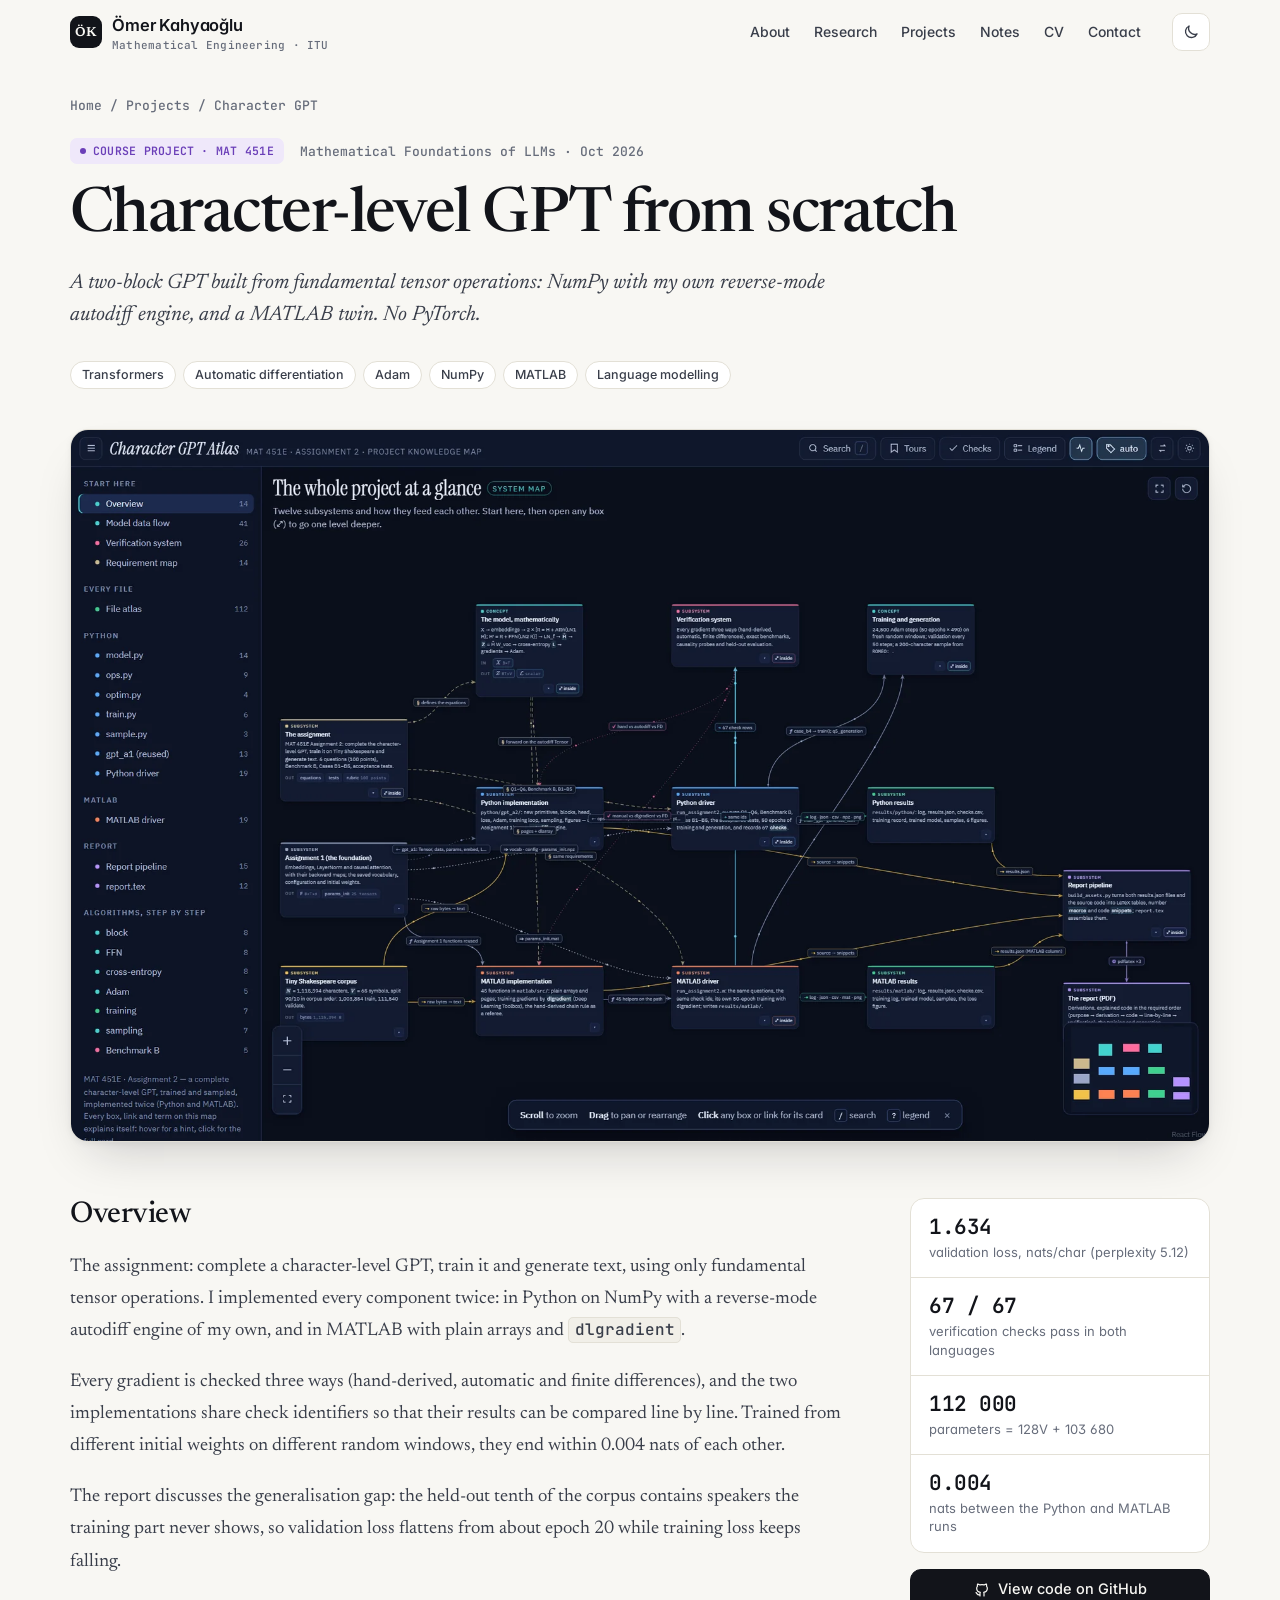
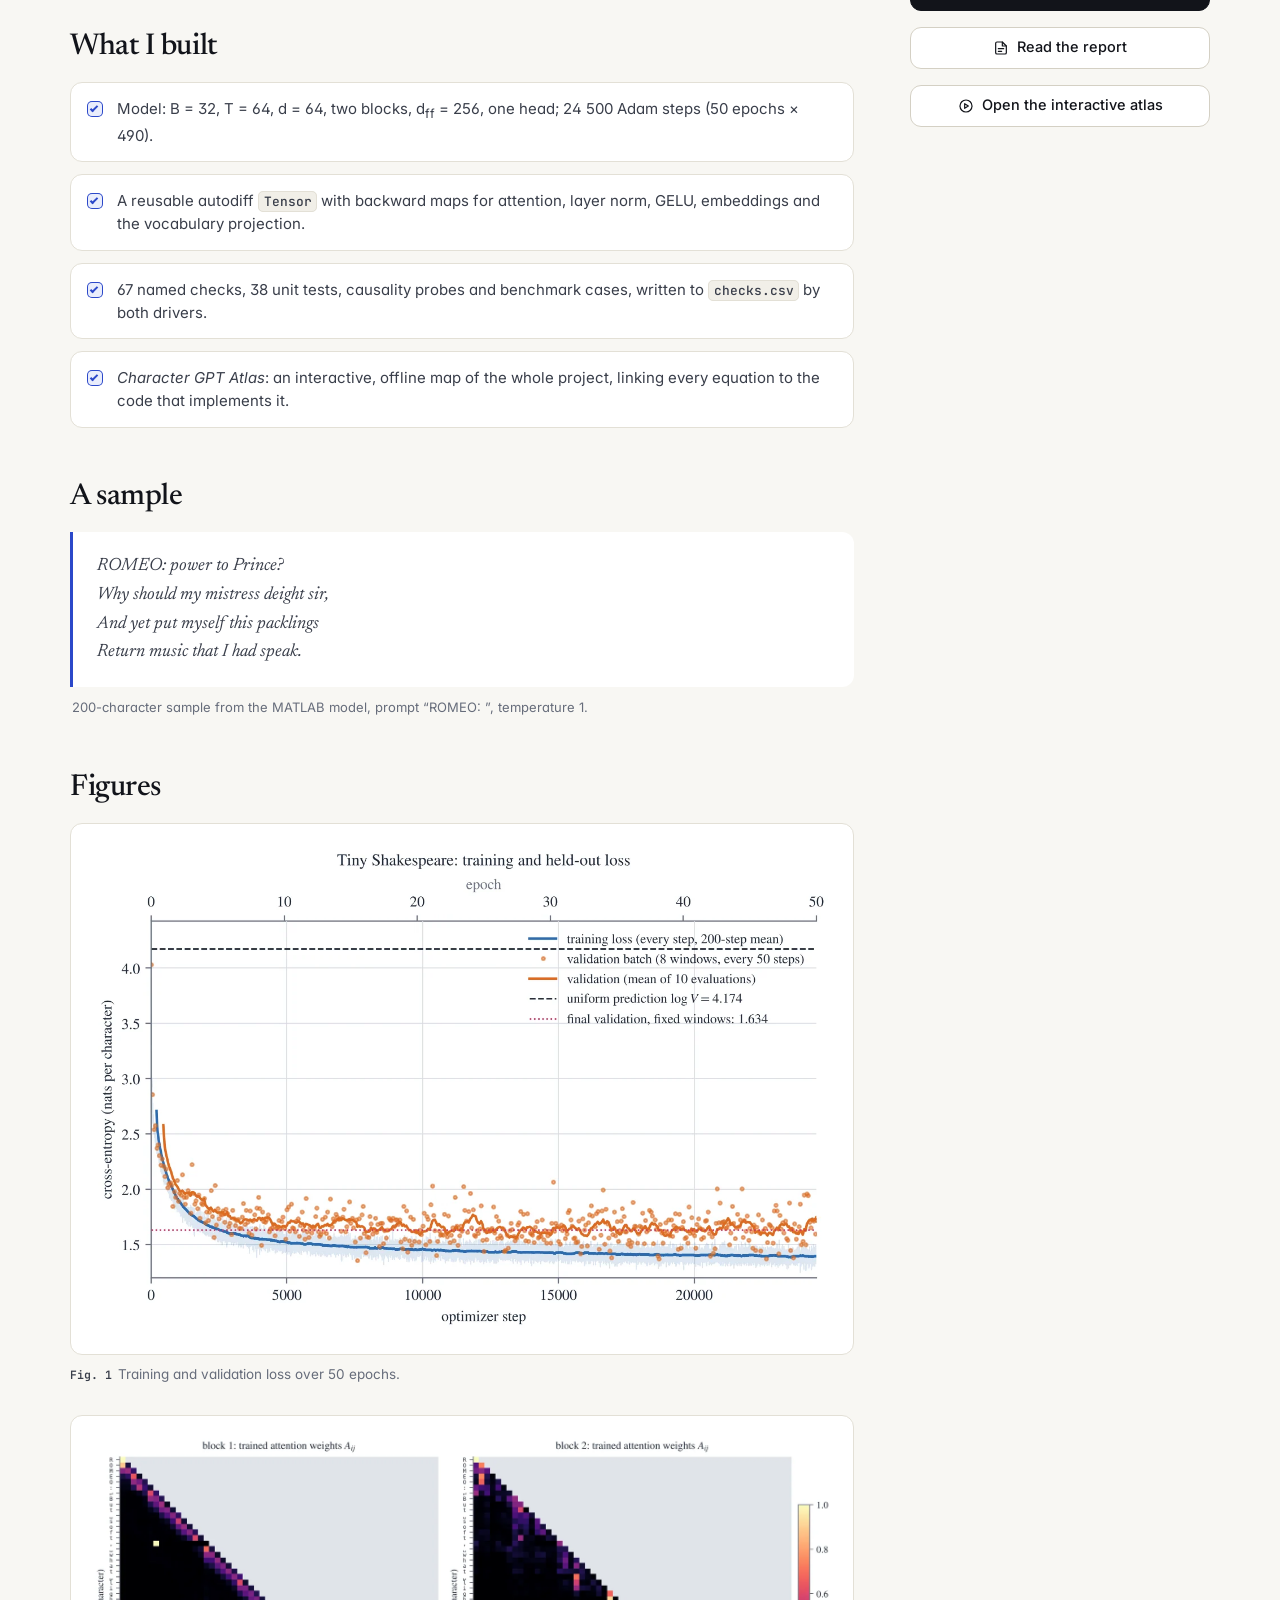
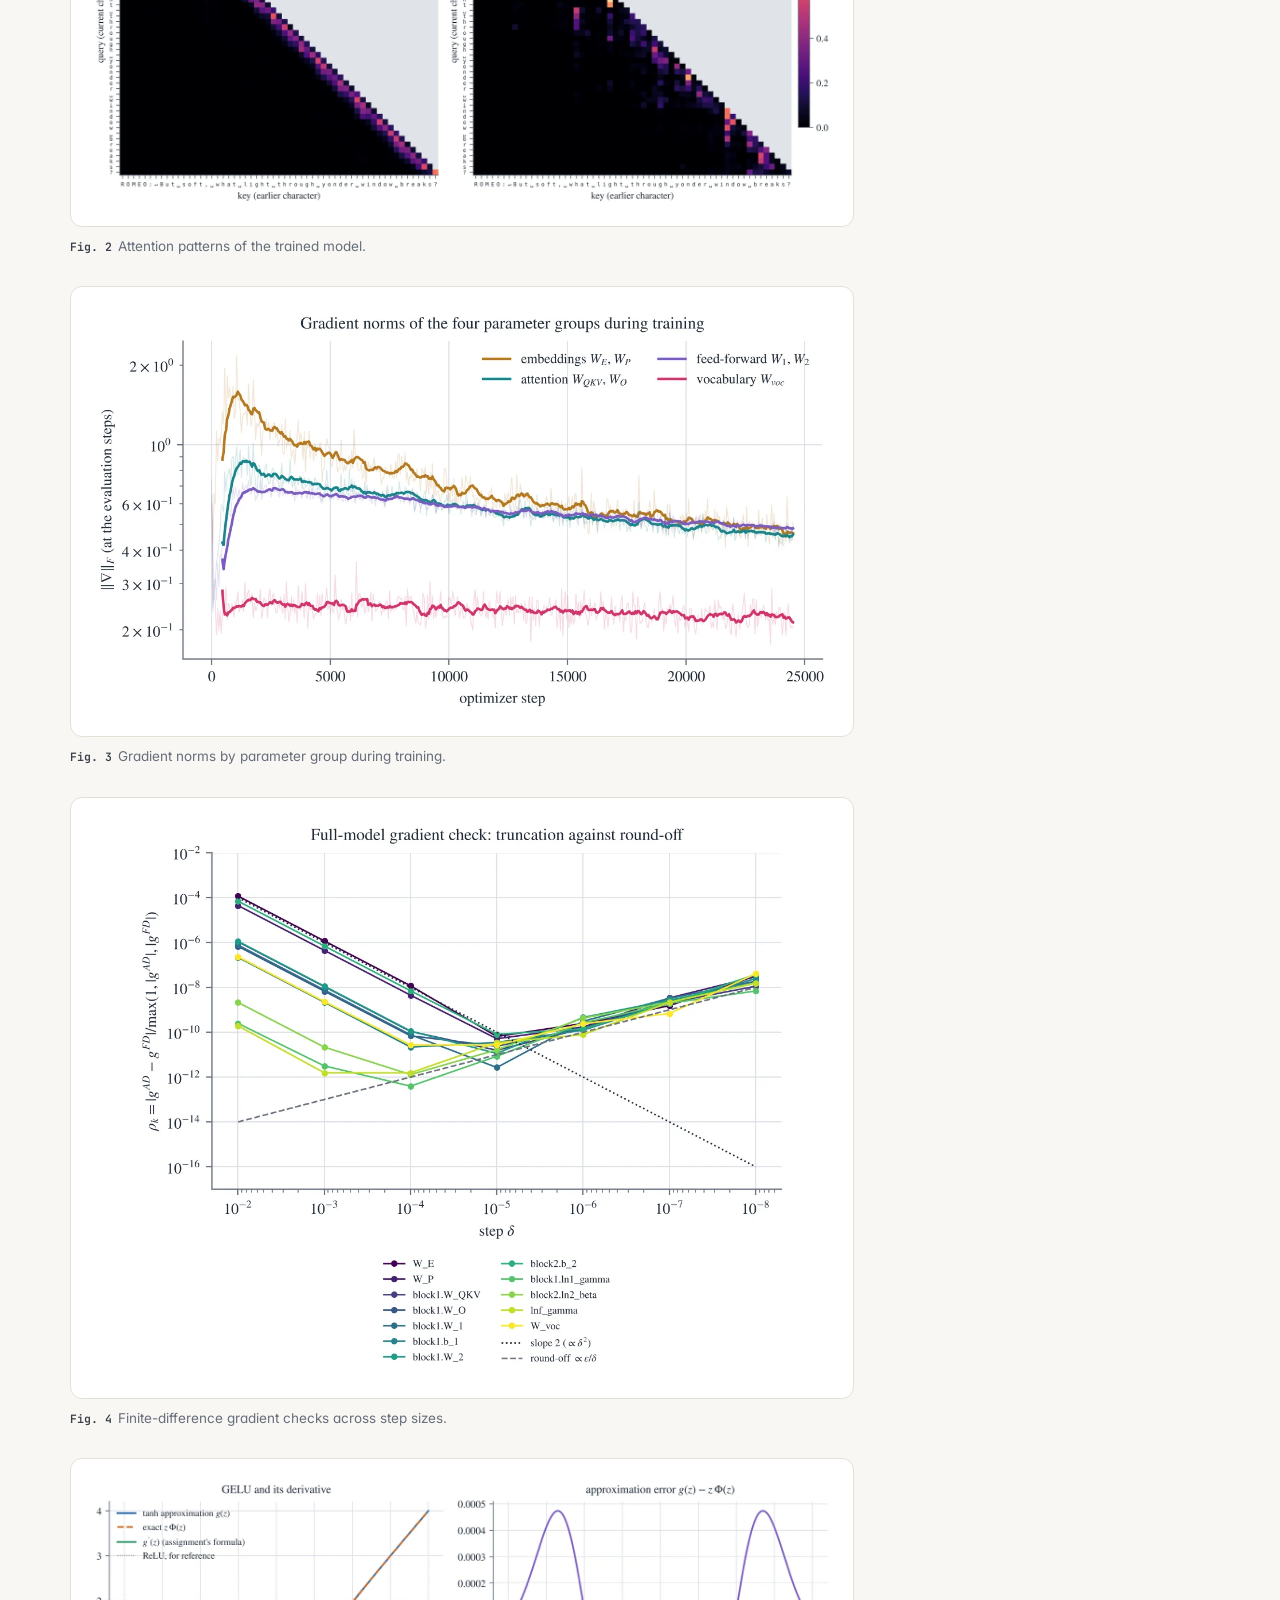
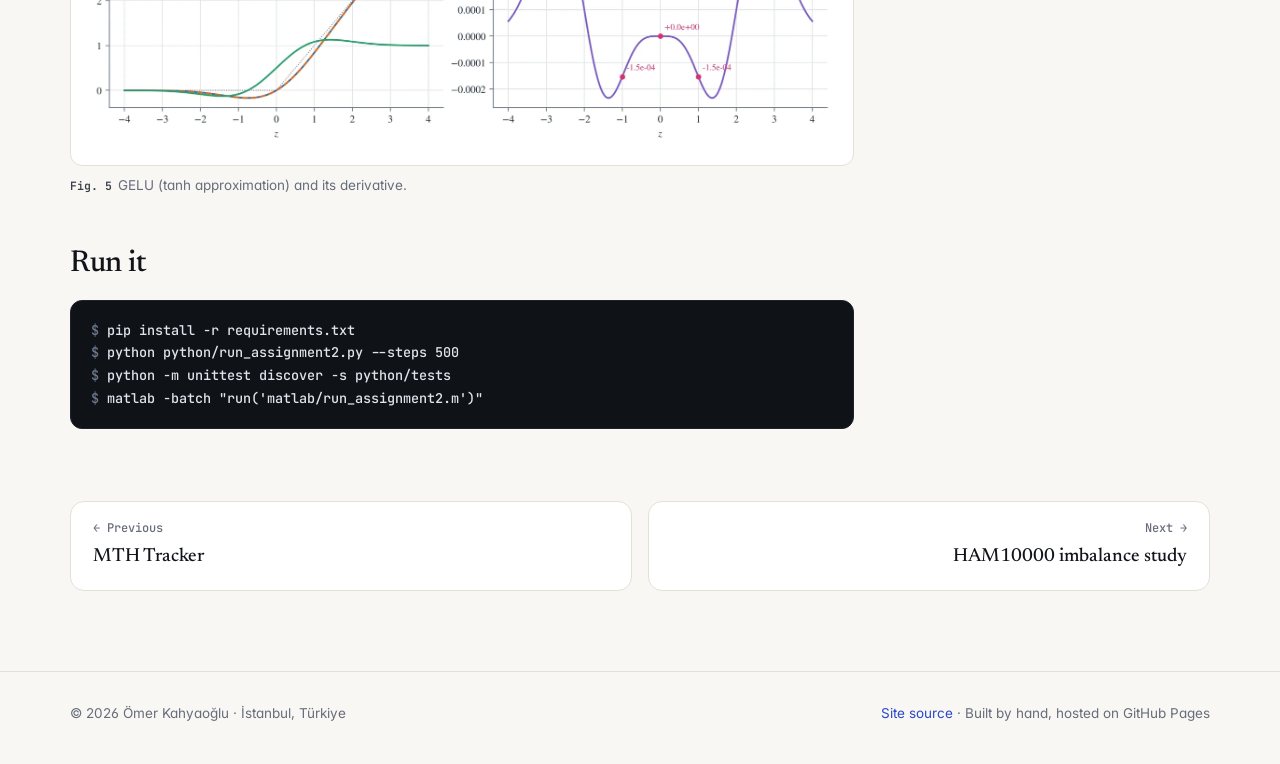
==== projects/char-gpt/index.html @ 3ef3cc8e "Portfolio site: home, five project pages, generator and assets Co-Authored-By: Claude Opus 5.5 <nore" ====
<!doctype html>
<html lang="en" class="no-js">
<head>
<meta charset="utf-8">
<meta name="viewport" content="width=device-width, initial-scale=1">
<title>Character GPT — Ömer Kahyaoğlu</title>
<meta name="description" content="Residual blocks, GELU FFN, causal attention, stable cross-entropy and Adam, written twice (Python and MATLAB), trained 50 epochs on Tiny Shakespeare. Both implementations pass 67/67 verification checks.">
<meta name="author" content="Ömer Kahyaoğlu">
<link rel="canonical" href="https://kahyaoglu20.github.io/projects/char-gpt/">
<meta property="og:type" content="website">
<meta property="og:title" content="Character GPT — Ömer Kahyaoğlu">
<meta property="og:description" content="Residual blocks, GELU FFN, causal attention, stable cross-entropy and Adam, written twice (Python and MATLAB), trained 50 epochs on Tiny Shakespeare. Both implementations pass 67/67 verification checks.">
<meta property="og:url" content="https://kahyaoglu20.github.io/projects/char-gpt/">
<meta property="og:image" content="https://kahyaoglu20.github.io/assets/img/char-gpt/atlas.webp">
<meta name="twitter:card" content="summary_large_image">
<meta name="theme-color" content="#f8f7f3" media="(prefers-color-scheme: light)">
<meta name="theme-color" content="#0c0e12" media="(prefers-color-scheme: dark)">
<link rel="icon" href="../../favicon.svg" type="image/svg+xml">
<link rel="preconnect" href="https://fonts.googleapis.com">
<link rel="preconnect" href="https://fonts.gstatic.com" crossorigin>
<link rel="stylesheet" href="https://fonts.googleapis.com/css2?family=Inter:wght@400;500;600&family=JetBrains+Mono:wght@500;600&family=Newsreader:ital,opsz,wght@0,6..72,400;0,6..72,500;0,6..72,600;1,6..72,400;1,6..72,500&display=swap">
<link rel="stylesheet" href="../../assets/css/site.css">
<script>try{var t=localStorage.getItem("theme");if(t==="light"||t==="dark")document.documentElement.dataset.theme=t}catch(e){}</script>
<script type="application/ld+json">{"@context": "https://schema.org", "@type": "Person", "name": "Ömer Kahyaoğlu", "jobTitle": "Mathematical Engineering student", "url": "https://kahyaoglu20.github.io", "email": "mailto:math.kahyaoglu@gmail.com", "affiliation": {"@type": "CollegeOrUniversity", "name": "İstanbul Technical University"}, "sameAs": ["https://github.com/kahyaoglu20", "https://www.linkedin.com/in/omerkahyaoglu/", "https://www.instagram.com/omerkahyaoglu_/"]}</script>
</head>
<body>
<a class="skip" href="#main">Skip to content</a>
<header class="nav">
  <div class="wrap">
    <a class="brand" href="../../index.html#top" aria-label="Home">
      <span class="mono-mark">ÖK</span>
      <span>Ömer Kahyaoğlu<small>Mathematical Engineering · ITU</small></span>
    </a>
    <ul class="nav-links" id="nav-links"><li><a href="../../index.html#about">About</a></li><li><a href="../../index.html#research">Research</a></li><li><a href="../../index.html#projects">Projects</a></li><li><a href="../../index.html#notes">Notes</a></li><li><a href="../../index.html#cv">CV</a></li><li><a href="../../index.html#contact">Contact</a></li></ul>
    <button class="icon-btn theme-btn" type="button" aria-label="Toggle dark mode"><svg class="moon" viewBox="0 0 24 24" fill="none" stroke="currentColor" stroke-width="1.8" stroke-linecap="round" stroke-linejoin="round" aria-hidden="true"><path d="M20 14.5A8 8 0 0 1 9.5 4 8 8 0 1 0 20 14.5z"/></svg><svg class="sun" viewBox="0 0 24 24" fill="none" stroke="currentColor" stroke-width="1.8" stroke-linecap="round" stroke-linejoin="round" aria-hidden="true"><circle cx="12" cy="12" r="4"/><path d="M12 2v2M12 20v2M4.9 4.9l1.4 1.4M17.7 17.7l1.4 1.4M2 12h2M20 12h2M4.9 19.1l1.4-1.4M17.7 6.3l1.4-1.4"/></svg></button>
    <button class="icon-btn menu-btn" type="button" aria-label="Menu" aria-controls="nav-links" aria-expanded="false"><svg viewBox="0 0 24 24" fill="none" stroke="currentColor" stroke-width="1.8" stroke-linecap="round" stroke-linejoin="round" aria-hidden="true"><path d="M4 7h16M4 12h16M4 17h16"/></svg></button>
  </div>
</header>

<main id="main">
  <div class="wrap">
    <nav class="crumbs" aria-label="Breadcrumb"><a href="../../index.html">Home</a> / <a href="../../index.html#projects">Projects</a> / Character GPT</nav>
    <header class="p-head">
      <div class="meta"><span class="badge course">Course project · MAT 451E</span><span class="ctx">Mathematical Foundations of LLMs · Oct 2026</span></div>
      <h1>Character-level GPT from scratch</h1>
      <p class="sub">A two-block GPT built from fundamental tensor operations: NumPy with my own reverse-mode autodiff engine, and a MATLAB twin. No PyTorch.</p>
      <div class="chips"><span class="chip">Transformers</span><span class="chip">Automatic differentiation</span><span class="chip">Adam</span><span class="chip">NumPy</span><span class="chip">MATLAB</span><span class="chip">Language modelling</span></div>
      
    </header>
    <div class="p-hero"><img src="../../assets/img/char-gpt/atlas.webp" alt="Character GPT Atlas: twelve subsystems and how they feed each other (interactive)."></div>
    <div class="p-body">
      <div>
        <section class="prose"><h2>Overview</h2><p>The assignment: complete a character-level GPT, train it and generate text, using only fundamental tensor operations. I implemented every component twice: in Python on NumPy with a reverse-mode autodiff engine of my own, and in MATLAB with plain arrays and <code>dlgradient</code>.</p><p>Every gradient is checked three ways (hand-derived, automatic and finite differences), and the two implementations share check identifiers so that their results can be compared line by line. Trained from different initial weights on different random windows, they end within 0.004 nats of each other.</p><p>The report discusses the generalisation gap: the held-out tenth of the corpus contains speakers the training part never shows, so validation loss flattens from about epoch 20 while training loss keeps falling.</p></section>
        <section><h2>What I built</h2><ul class="ticks"><li>Model: B = 32, T = 64, d = 64, two blocks, d<sub>ff</sub> = 256, one head; 24 500 Adam steps (50 epochs × 490).</li><li>A reusable autodiff <code>Tensor</code> with backward maps for attention, layer norm, GELU, embeddings and the vocabulary projection.</li><li>67 named checks, 38 unit tests, causality probes and benchmark cases, written to <code>checks.csv</code> by both drivers.</li><li><em>Character GPT Atlas</em>: an interactive, offline map of the whole project, linking every equation to the code that implements it.</li></ul></section>
        
        <section><h2>A sample</h2><p class="sample">ROMEO: power to Prince?
Why should my mistress deight sir,
And yet put myself this packlings
Return music that I had speak.</p><p class="table-note">200-character sample from the MATLAB model, prompt “ROMEO: ”, temperature 1.</p></section>
        <section><h2>Figures</h2><div class="gallery"><figure class="reveal"><button type="button" data-zoom="../../assets/img/char-gpt/loss_curves.webp" data-caption="Training and validation loss over 50 epochs." aria-label="Enlarge figure 1"><img src="../../assets/img/char-gpt/loss_curves.webp" alt="Training and validation loss over 50 epochs." loading="lazy"></button><figcaption><b>Fig. 1</b>Training and validation loss over 50 epochs.</figcaption></figure><figure class="reveal"><button type="button" data-zoom="../../assets/img/char-gpt/attention_trained.webp" data-caption="Attention patterns of the trained model." aria-label="Enlarge figure 2"><img src="../../assets/img/char-gpt/attention_trained.webp" alt="Attention patterns of the trained model." loading="lazy"></button><figcaption><b>Fig. 2</b>Attention patterns of the trained model.</figcaption></figure><figure class="reveal"><button type="button" data-zoom="../../assets/img/char-gpt/grad_norms.webp" data-caption="Gradient norms by parameter group during training." aria-label="Enlarge figure 3"><img src="../../assets/img/char-gpt/grad_norms.webp" alt="Gradient norms by parameter group during training." loading="lazy"></button><figcaption><b>Fig. 3</b>Gradient norms by parameter group during training.</figcaption></figure><figure class="reveal"><button type="button" data-zoom="../../assets/img/char-gpt/fd_delta.webp" data-caption="Finite-difference gradient checks across step sizes." aria-label="Enlarge figure 4"><img src="../../assets/img/char-gpt/fd_delta.webp" alt="Finite-difference gradient checks across step sizes." loading="lazy"></button><figcaption><b>Fig. 4</b>Finite-difference gradient checks across step sizes.</figcaption></figure><figure class="reveal"><button type="button" data-zoom="../../assets/img/char-gpt/gelu.webp" data-caption="GELU (tanh approximation) and its derivative." aria-label="Enlarge figure 5"><img src="../../assets/img/char-gpt/gelu.webp" alt="GELU (tanh approximation) and its derivative." loading="lazy"></button><figcaption><b>Fig. 5</b>GELU (tanh approximation) and its derivative.</figcaption></figure></div></section>
        <section><h2>Run it</h2><pre class="code"><span class="p">$ </span>pip install -r requirements.txt
<span class="p">$ </span>python python/run_assignment2.py --steps 500
<span class="p">$ </span>python -m unittest discover -s python/tests
<span class="p">$ </span>matlab -batch &quot;run(&#x27;matlab/run_assignment2.m&#x27;)&quot;
</pre></section>
        
      </div>
      <aside class="p-aside">
        <div class="metric-list"><div><b>1.634</b><span>validation loss, nats/char (perplexity 5.12)</span></div><div><b>67 / 67</b><span>verification checks pass in both languages</span></div><div><b>112 000</b><span>parameters = 128V + 103 680</span></div><div><b>0.004</b><span>nats between the Python and MATLAB runs</span></div></div>
        <a class="btn primary" href="https://github.com/kahyaoglu20/char-gpt-from-scratch"><svg viewBox="0 0 24 24" fill="none" stroke="currentColor" stroke-width="1.8" stroke-linecap="round" stroke-linejoin="round" aria-hidden="true"><path d="M9 19c-4.3 1.4-4.3-2.5-6-3m12 5v-3.5c0-1 .1-1.4-.5-2 2.8-.3 5.5-1.4 5.5-6a4.6 4.6 0 0 0-1.3-3.2 4.2 4.2 0 0 0-.1-3.2s-1.1-.3-3.5 1.3a12.3 12.3 0 0 0-6.2 0C6.5 2.8 5.4 3.1 5.4 3.1a4.2 4.2 0 0 0-.1 3.2A4.6 4.6 0 0 0 4 9.5c0 4.6 2.7 5.7 5.5 6-.6.6-.6 1.2-.5 2V21"/></svg> View code on GitHub</a><a class="btn" href="../../assets/papers/kahyaoglu-char-gpt-report.pdf"><svg viewBox="0 0 24 24" fill="none" stroke="currentColor" stroke-width="1.8" stroke-linecap="round" stroke-linejoin="round" aria-hidden="true"><path d="M14 3H6a2 2 0 0 0-2 2v14a2 2 0 0 0 2 2h12a2 2 0 0 0 2-2V9z"/><path d="M14 3v6h6M8 13h8M8 17h5"/></svg> Read the report</a><a class="btn" href="../../projects/char-gpt/atlas.html"><svg viewBox="0 0 24 24" fill="none" stroke="currentColor" stroke-width="1.8" stroke-linecap="round" stroke-linejoin="round" aria-hidden="true"><circle cx="12" cy="12" r="9"/><path d="m10 8.5 5.5 3.5-5.5 3.5z"/></svg> Open the interactive atlas</a>
        
      </aside>
    </div>
    <nav class="pn" aria-label="More projects"><a href="../../projects/mth-tracker/"><span>← Previous</span><b>MTH Tracker</b></a><a class="next" href="../../projects/ham10000/"><span>Next →</span><b>HAM10000 imbalance study</b></a></nav>
  </div>
</main>
<footer class="site">
  <div class="wrap">
    <span>© 2026 Ömer Kahyaoğlu · İstanbul, Türkiye</span>
    <span><a href="https://github.com/kahyaoglu20/kahyaoglu20.github.io">Site source</a> · Built by hand, hosted on GitHub Pages</span>
  </div>
</footer>
<script src="../../assets/js/site.js" defer></script>
</body>
</html>
---- assets/css/site.css ----
/* Ömer Kahyaoğlu — portfolio. One stylesheet, light and dark. */

:root {
  --bg: #f8f7f3;
  --bg-2: #f1efe8;
  --surface: #ffffff;
  --ink: #12141a;
  --ink-2: #393e4a;
  --muted: #676d7b;
  --line: #e3e0d6;
  --line-2: #d4d0c4;
  --accent: #2b48c9;
  --accent-ink: #1d3299;
  --accent-soft: #e9edfc;
  --amber: #a85d00;
  --amber-soft: #fbf0df;
  --teal: #0b7365;
  --teal-soft: #e0f3ef;
  --violet: #6b3fb8;
  --violet-soft: #efe8fa;
  --figure-bg: #ffffff;
  --shadow: 0 1px 2px rgba(18, 20, 26, .04), 0 8px 24px -12px rgba(18, 20, 26, .12);
  --shadow-lg: 0 2px 6px rgba(18, 20, 26, .05), 0 24px 48px -20px rgba(18, 20, 26, .22);
  --radius: 14px;
  --radius-sm: 9px;
  --serif: "Newsreader", "Iowan Old Style", Georgia, serif;
  --sans: "Inter", system-ui, -apple-system, "Segoe UI", sans-serif;
  --mono: "JetBrains Mono", ui-monospace, "SFMono-Regular", Consolas, monospace;
  --max: 1140px;
  color-scheme: light;
}

@media (prefers-color-scheme: dark) {
  :root:not([data-theme="light"]) {
    --bg: #0c0e12;
    --bg-2: #111419;
    --surface: #14171d;
    --ink: #eceef3;
    --ink-2: #c4c9d4;
    --muted: #8d94a4;
    --line: #232833;
    --line-2: #2e3441;
    --accent: #8da3ff;
    --accent-ink: #b4c2ff;
    --accent-soft: rgba(141, 163, 255, .12);
    --amber: #f2b45c;
    --amber-soft: rgba(242, 180, 92, .12);
    --teal: #5fd4c0;
    --teal-soft: rgba(95, 212, 192, .11);
    --violet: #b99af5;
    --violet-soft: rgba(185, 154, 245, .12);
    --figure-bg: #f4f3ef;
    --shadow: 0 1px 2px rgba(0, 0, 0, .3), 0 8px 24px -12px rgba(0, 0, 0, .6);
    --shadow-lg: 0 2px 6px rgba(0, 0, 0, .35), 0 24px 48px -20px rgba(0, 0, 0, .7);
    color-scheme: dark;
  }
}

:root[data-theme="dark"] {
  --bg: #0c0e12;
  --bg-2: #111419;
  --surface: #14171d;
  --ink: #eceef3;
  --ink-2: #c4c9d4;
  --muted: #8d94a4;
  --line: #232833;
  --line-2: #2e3441;
  --accent: #8da3ff;
  --accent-ink: #b4c2ff;
  --accent-soft: rgba(141, 163, 255, .12);
  --amber: #f2b45c;
  --amber-soft: rgba(242, 180, 92, .12);
  --teal: #5fd4c0;
  --teal-soft: rgba(95, 212, 192, .11);
  --violet: #b99af5;
  --violet-soft: rgba(185, 154, 245, .12);
  --figure-bg: #f4f3ef;
  --shadow: 0 1px 2px rgba(0, 0, 0, .3), 0 8px 24px -12px rgba(0, 0, 0, .6);
  --shadow-lg: 0 2px 6px rgba(0, 0, 0, .35), 0 24px 48px -20px rgba(0, 0, 0, .7);
  color-scheme: dark;
}

*, *::before, *::after { box-sizing: border-box; }
html { scroll-behavior: smooth; scroll-padding-top: 84px; -webkit-text-size-adjust: 100%; }
@media (prefers-reduced-motion: reduce) { html { scroll-behavior: auto; } }
body {
  margin: 0;
  background: var(--bg);
  color: var(--ink);
  font: 400 16.5px/1.65 var(--sans);
  font-feature-settings: "cv11", "ss01";
  -webkit-font-smoothing: antialiased;
  text-rendering: optimizeLegibility;
  overflow-x: hidden;
}
img { max-width: 100%; display: block; }
a { color: var(--accent); text-decoration: none; text-underline-offset: 3px; }
a:hover { text-decoration: underline; }
strong { font-weight: 600; color: var(--ink); }
code, kbd { font: 500 .86em/1.4 var(--mono); background: var(--bg-2); border: 1px solid var(--line); border-radius: 5px; padding: .08em .35em; }
::selection { background: var(--accent); color: #fff; }
:focus-visible { outline: 2px solid var(--accent); outline-offset: 3px; border-radius: 4px; }

.wrap { width: min(var(--max), 100% - 32px); margin-inline: auto; }
.skip { position: absolute; left: -999px; top: 8px; background: var(--ink); color: var(--bg); padding: 8px 14px; border-radius: 8px; z-index: 100; }
.skip:focus { left: 16px; }

/* ---------- navigation ---------- */
.nav {
  position: sticky; top: 0; z-index: 50;
  background: color-mix(in srgb, var(--bg) 82%, transparent);
  backdrop-filter: saturate(1.4) blur(14px);
  -webkit-backdrop-filter: saturate(1.4) blur(14px);
  border-bottom: 1px solid transparent;
  transition: border-color .2s;
}
.nav.scrolled { border-bottom-color: var(--line); }
.nav .wrap { display: flex; align-items: center; gap: 20px; height: 64px; }
.brand { display: flex; align-items: center; gap: 10px; color: var(--ink); font-weight: 600; letter-spacing: -.01em; }
.brand:hover { text-decoration: none; }
.brand .mono-mark {
  width: 32px; height: 32px; border-radius: 9px; display: grid; place-items: center;
  background: var(--ink); color: var(--bg); font: 600 13px/1 var(--serif); letter-spacing: .02em;
}
.brand small { display: block; font: 500 11px/1.2 var(--mono); color: var(--muted); letter-spacing: .02em; }
.nav-links { display: flex; gap: 2px; margin-left: auto; list-style: none; padding: 0; margin-block: 0; }
.nav-links a {
  display: block; padding: 7px 11px; border-radius: 8px; color: var(--ink-2);
  font-size: 14px; font-weight: 500;
}
.nav-links a:hover { background: var(--bg-2); color: var(--ink); text-decoration: none; }
.nav-links a.active { color: var(--ink); background: var(--bg-2); }
.icon-btn {
  width: 38px; height: 38px; border-radius: 10px; display: inline-grid; place-items: center;
  border: 1px solid var(--line); background: var(--surface); color: var(--ink-2); cursor: pointer;
  transition: border-color .15s, color .15s;
}
.icon-btn:hover { border-color: var(--line-2); color: var(--ink); }
.icon-btn svg { width: 18px; height: 18px; }
.menu-btn { display: none; }
.theme-btn .sun { display: none; }
:root[data-theme="dark"] .theme-btn .sun { display: block; }
:root[data-theme="dark"] .theme-btn .moon { display: none; }
@media (prefers-color-scheme: dark) {
  :root:not([data-theme="light"]) .theme-btn .sun { display: block; }
  :root:not([data-theme="light"]) .theme-btn .moon { display: none; }
}

@media (max-width: 900px) {
  .menu-btn { display: inline-grid; }
  .nav .wrap { gap: 10px; }
  .nav-links {
    position: fixed; inset: 64px 0 auto 0; flex-direction: column; gap: 0;
    background: var(--bg); border-bottom: 1px solid var(--line); padding: 8px 16px 16px;
    transform: translateY(-8px); opacity: 0; pointer-events: none; transition: .18s ease;
  }
  .nav-links.open { transform: none; opacity: 1; pointer-events: auto; }
  .nav-links a { padding: 12px 8px; font-size: 16px; border-bottom: 1px solid var(--line); border-radius: 0; }
  .theme-btn { margin-left: auto; }
}

/* ---------- buttons, chips, badges ---------- */
.btn {
  display: inline-flex; align-items: center; gap: 8px; height: 42px; padding: 0 18px;
  border-radius: 11px; font: 500 14.5px/1 var(--sans); border: 1px solid var(--line-2);
  background: var(--surface); color: var(--ink); cursor: pointer; white-space: nowrap;
  transition: transform .12s, border-color .15s, background .15s, box-shadow .15s;
}
.btn:hover { text-decoration: none; border-color: var(--ink-2); box-shadow: var(--shadow); }
.btn:active { transform: translateY(1px); }
.btn svg { width: 16px; height: 16px; flex: none; }
.btn.primary { background: var(--ink); color: var(--bg); border-color: var(--ink); }
.btn.primary:hover { background: var(--ink-2); border-color: var(--ink-2); }
.btn.sm { height: 36px; padding: 0 13px; font-size: 13.5px; border-radius: 9px; }
.btn-row { display: flex; flex-wrap: wrap; gap: 10px; }

.chip {
  display: inline-flex; align-items: center; height: 28px; padding: 0 11px; border-radius: 999px;
  border: 1px solid var(--line); background: var(--surface); color: var(--ink-2);
  font: 500 12.5px/1 var(--sans); white-space: nowrap;
}
.chips { display: flex; flex-wrap: wrap; gap: 7px; }

.badge {
  display: inline-flex; align-items: center; gap: 7px; height: 26px; padding: 0 10px; border-radius: 7px;
  font: 600 11.5px/1 var(--mono); letter-spacing: .02em; text-transform: uppercase; white-space: nowrap;
}
.badge::before { content: ""; width: 6px; height: 6px; border-radius: 50%; background: currentColor; }
.badge.preprint { color: var(--amber); background: var(--amber-soft); }
.badge.released { color: var(--teal); background: var(--teal-soft); }
.badge.course { color: var(--violet); background: var(--violet-soft); }

/* ---------- hero ---------- */
.hero { padding: 72px 0 56px; position: relative; }
.hero-grid { display: grid; grid-template-columns: 1.15fr .85fr; gap: 56px; align-items: center; }
.eyebrow { font: 500 12.5px/1.4 var(--mono); color: var(--muted); letter-spacing: .04em; text-transform: uppercase; }
.hero h1 {
  font: 500 clamp(44px, 6.6vw, 78px)/1.02 var(--serif); letter-spacing: -.025em; margin: 18px 0 10px;
}
.hero h1 .accent { font-style: italic; color: var(--accent); }
.hero .role { font: 400 clamp(19px, 2.2vw, 23px)/1.4 var(--serif); color: var(--ink-2); margin: 0 0 22px; font-style: italic; }
.hero .lead { font-size: 18px; line-height: 1.7; color: var(--ink-2); max-width: 600px; margin: 0 0 30px; }
.hero .btn-row { margin-bottom: 28px; }
.socials { display: flex; gap: 8px; flex-wrap: wrap; }
.socials a { color: var(--muted); }
.socials a:hover { color: var(--ink); }

.matrix-card {
  background: var(--surface); border: 1px solid var(--line); border-radius: 20px; padding: 22px 22px 18px;
  box-shadow: var(--shadow-lg); position: relative;
}
.matrix-card canvas { width: 100%; aspect-ratio: 16 / 7.2; display: block; }
.matrix-legend { display: grid; grid-template-columns: 1fr auto 1fr auto 1fr; align-items: center; text-align: center;
  font: italic 500 24px/1 var(--serif); color: var(--ink); margin-top: 10px; }
.matrix-legend span.op { font-style: normal; color: var(--muted); font-size: 20px; }
.matrix-legend small { display: block; font: 500 10.5px/1.3 var(--mono); font-style: normal; color: var(--muted); margin-top: 6px; letter-spacing: .03em; text-transform: uppercase; }
.matrix-caption { margin: 16px 2px 0; padding-top: 14px; border-top: 1px dashed var(--line-2); font-size: 13.5px; color: var(--muted); line-height: 1.55; }
.matrix-caption a { font-weight: 500; }

.stats {
  display: grid; grid-template-columns: repeat(4, 1fr); margin-top: 56px;
  border-top: 1px solid var(--line); border-bottom: 1px solid var(--line);
}
.stat { padding: 22px 22px 22px 0; }
.stat + .stat { padding-left: 22px; border-left: 1px solid var(--line); }
.stat b { display: block; font: 500 38px/1 var(--serif); letter-spacing: -.02em; color: var(--ink); }
.stat span { display: block; margin-top: 8px; font-size: 14px; color: var(--ink-2); line-height: 1.4; }
.stat small { display: block; margin-top: 4px; font: 500 11.5px/1.4 var(--mono); color: var(--muted); }

@media (max-width: 960px) {
  .hero { padding-top: 40px; }
  .hero-grid { grid-template-columns: 1fr; gap: 40px; }
  .stats { grid-template-columns: repeat(2, 1fr); }
  .stat:nth-child(3) { padding-left: 0; border-left: 0; }
  .stat:nth-child(n+3) { border-top: 1px solid var(--line); }
}
@media (max-width: 520px) {
  .stats { grid-template-columns: 1fr; }
  .stat, .stat + .stat { padding: 18px 0; border-left: 0; }
  .stat + .stat { border-top: 1px solid var(--line); }
  .matrix-legend { font-size: 19px; }
}

/* ---------- sections ---------- */
section.block { padding: 88px 0; border-top: 1px solid var(--line); }
section.block.tint { background: var(--bg-2); }
.section-head { display: grid; grid-template-columns: 220px 1fr; gap: 40px; margin-bottom: 44px; }
.section-head .num { font: 500 13px/1.6 var(--mono); color: var(--muted); letter-spacing: .03em; padding-top: 8px; }
.section-head .num b { color: var(--accent); font-weight: 600; }
.section-head h2 { font: 500 clamp(32px, 4vw, 46px)/1.08 var(--serif); letter-spacing: -.02em; margin: 0 0 12px; }
.section-head p { margin: 0; color: var(--ink-2); max-width: 680px; font-size: 17px; }
@media (max-width: 860px) {
  section.block { padding: 64px 0; }
  .section-head { grid-template-columns: 1fr; gap: 6px; margin-bottom: 32px; }
}

/* ---------- about ---------- */
.about-grid { display: grid; grid-template-columns: 220px 1fr 330px; gap: 40px; }
.story p { font: 400 19px/1.72 var(--serif); color: var(--ink-2); margin: 0 0 20px; }
.story p:first-child::first-letter { font-size: 3.3em; float: left; line-height: .9; margin: 6px 10px 0 0; color: var(--accent); font-weight: 500; }
.story p strong { color: var(--ink); font-weight: 600; }
.path { list-style: none; margin: 0; padding: 0; position: relative; }
.path::before { content: ""; position: absolute; left: 7px; top: 8px; bottom: 8px; width: 1px; background: var(--line-2); }
.path li { position: relative; padding: 0 0 22px 30px; }
.path li::before { content: ""; position: absolute; left: 2px; top: 7px; width: 11px; height: 11px; border-radius: 50%; background: var(--bg); border: 2px solid var(--line-2); }
.path li.now::before { border-color: var(--accent); background: var(--accent); box-shadow: 0 0 0 4px var(--accent-soft); }
.path li.next::before { border-style: dashed; border-color: var(--accent); }
.path b { display: block; font-size: 15px; }
.path span { display: block; font: 500 12px/1.5 var(--mono); color: var(--muted); }
.path p { margin: 4px 0 0; font-size: 14px; color: var(--ink-2); line-height: 1.5; }
.side-card { background: var(--surface); border: 1px solid var(--line); border-radius: var(--radius); padding: 22px; }
.side-card h3 { font: 600 12px/1 var(--mono); text-transform: uppercase; letter-spacing: .06em; color: var(--muted); margin: 0 0 18px; }
.side-card + .side-card { margin-top: 16px; }
@media (max-width: 1080px) { .about-grid { grid-template-columns: 1fr 300px; } .about-grid > .spacer { display: none; } }
@media (max-width: 800px) { .about-grid { grid-template-columns: 1fr; } }

.principles { display: grid; grid-template-columns: repeat(5, 1fr); gap: 14px; margin-top: 56px; }
.principle { border-top: 2px solid var(--ink); padding-top: 14px; }
.principle h4 { font: 600 15px/1.35 var(--sans); margin: 0 0 8px; }
.principle p { margin: 0; font-size: 14px; color: var(--ink-2); line-height: 1.55; }
.principle .k { font: 500 11.5px/1 var(--mono); color: var(--muted); display: block; margin-bottom: 10px; }
@media (max-width: 1080px) { .principles { grid-template-columns: repeat(3, 1fr); row-gap: 28px; } }
@media (max-width: 680px) { .principles { grid-template-columns: 1fr; } }

/* ---------- research cards ---------- */
.paper {
  display: grid; grid-template-columns: 260px 1fr; gap: 36px; padding: 32px;
  background: var(--surface); border: 1px solid var(--line); border-radius: 18px; box-shadow: var(--shadow);
}
.paper + .paper { margin-top: 22px; }
.paper .thumb {
  position: relative; border-radius: 10px; overflow: hidden; border: 1px solid var(--line);
  background: #fff; aspect-ratio: 8.5 / 11; align-self: start;
  box-shadow: 0 1px 0 var(--line), 6px 6px 0 -1px var(--bg-2), 6px 6px 0 0 var(--line);
}
.paper .thumb img { width: 100%; height: 100%; object-fit: cover; object-position: top; }
.paper .meta { display: flex; flex-wrap: wrap; align-items: center; gap: 10px 14px; margin-bottom: 14px; }
.paper .meta .ctx { font: 500 12.5px/1 var(--mono); color: var(--muted); }
.paper h3 { font: 500 clamp(24px, 2.6vw, 31px)/1.18 var(--serif); letter-spacing: -.015em; margin: 0 0 12px; }
.paper h3 a { color: var(--ink); }
.paper .sub { color: var(--ink-2); margin: 0 0 22px; font-size: 16.5px; }
.metrics { display: grid; grid-template-columns: repeat(4, 1fr); gap: 0; border: 1px solid var(--line); border-radius: 12px; overflow: hidden; margin-bottom: 22px; }
.metric { padding: 14px 16px; background: var(--bg); }
.metric + .metric { border-left: 1px solid var(--line); }
.metric b { display: block; font: 600 19px/1.15 var(--mono); letter-spacing: -.02em; color: var(--ink); }
.metric span { display: block; margin-top: 6px; font-size: 12.5px; color: var(--muted); line-height: 1.4; }
.paper .chips { margin-bottom: 22px; }
@media (max-width: 900px) {
  .paper { grid-template-columns: 1fr; padding: 22px; gap: 22px; }
  .paper .thumb { max-width: 220px; }
  .metrics { grid-template-columns: repeat(2, 1fr); }
  .metric:nth-child(3) { border-left: 0; }
  .metric:nth-child(n+3) { border-top: 1px solid var(--line); }
}

.notice {
  display: flex; gap: 12px; align-items: flex-start; padding: 14px 16px; border-radius: 12px;
  background: var(--amber-soft); color: var(--ink-2); font-size: 14px; line-height: 1.55; margin-top: 22px;
}
.notice svg { width: 18px; height: 18px; color: var(--amber); flex: none; margin-top: 2px; }

/* ---------- project cards ---------- */
.featured {
  display: grid; grid-template-columns: 1.35fr 1fr; background: var(--surface); border: 1px solid var(--line);
  border-radius: 20px; overflow: hidden; box-shadow: var(--shadow-lg); margin-bottom: 26px;
}
.featured .shot { background: #0f1216; position: relative; min-height: 100%; }
.featured .shot img { width: 100%; height: 100%; object-fit: cover; object-position: left top; }
.featured .shot .label { position: absolute; left: 14px; bottom: 14px; font: 500 11.5px/1 var(--mono); color: #cfd5df; background: rgba(12, 14, 18, .72); padding: 7px 10px; border-radius: 7px; backdrop-filter: blur(6px); }
.featured .body { padding: 34px; display: flex; flex-direction: column; }
.featured h3 { font: 500 32px/1.12 var(--serif); letter-spacing: -.015em; margin: 14px 0 12px; }
.featured h3 a { color: var(--ink); }
.featured p { color: var(--ink-2); margin: 0 0 20px; }
.featured .metrics { grid-template-columns: repeat(2, 1fr); }
.featured .metric:nth-child(3) { border-left: 0; }
.featured .metric:nth-child(n+3) { border-top: 1px solid var(--line); }
.featured .btn-row { margin-top: auto; }
.strip { display: grid; grid-template-columns: repeat(3, 1fr); gap: 1px; background: var(--line); border-top: 1px solid var(--line); grid-column: 1 / -1; }
.strip button { padding: 0; border: 0; background: #0f1216; cursor: zoom-in; aspect-ratio: 16 / 9.7; overflow: hidden; }
.strip img { width: 100%; height: 100%; object-fit: cover; object-position: left top; transition: transform .4s ease, opacity .2s; opacity: .92; }
.strip button:hover img { transform: scale(1.03); opacity: 1; }
@media (max-width: 960px) { .featured { grid-template-columns: 1fr; } .featured .shot { aspect-ratio: 16 / 9.7; } .featured .body { padding: 24px; } }

.cards { display: grid; grid-template-columns: repeat(2, 1fr); gap: 22px; }
.card {
  display: flex; flex-direction: column; background: var(--surface); border: 1px solid var(--line); border-radius: 18px;
  overflow: hidden; box-shadow: var(--shadow); transition: transform .2s ease, box-shadow .2s ease, border-color .2s;
}
.card:hover { transform: translateY(-3px); box-shadow: var(--shadow-lg); border-color: var(--line-2); }
.card .cover { aspect-ratio: 16 / 9; background: var(--figure-bg); overflow: hidden; border-bottom: 1px solid var(--line); }
.card .cover img { width: 100%; height: 100%; object-fit: cover; object-position: center top; transition: transform .5s ease; }
.card .cover.contain img { object-fit: contain; padding: 14px; }
.card:hover .cover img { transform: scale(1.025); }
.card .body { padding: 24px; display: flex; flex-direction: column; flex: 1; }
.card h3 { font: 500 24px/1.2 var(--serif); letter-spacing: -.01em; margin: 12px 0 10px; }
.card h3 a { color: var(--ink); }
.card p { color: var(--ink-2); font-size: 15px; margin: 0 0 18px; }
.card .kpis { display: flex; gap: 22px; margin-bottom: 18px; flex-wrap: wrap; }
.card .kpis div b { display: block; font: 600 17px/1.1 var(--mono); color: var(--ink); }
.card .kpis div span { font-size: 12px; color: var(--muted); }
.card .btn-row { margin-top: auto; }
@media (max-width: 860px) { .cards { grid-template-columns: 1fr; } }

/* ---------- notes ---------- */
.notes { display: grid; grid-template-columns: 1fr 1fr; gap: 48px; align-items: start; }
.notes .story p { font-size: 18px; }
.notes .story p:first-child::first-letter { all: unset; }
.steps { counter-reset: s; display: grid; gap: 12px; }
.step { display: grid; grid-template-columns: 44px 1fr; gap: 14px; padding: 16px; background: var(--surface); border: 1px solid var(--line); border-radius: 12px; }
.step::before { counter-increment: s; content: "0" counter(s); font: 600 13px/44px var(--mono); text-align: center; color: var(--accent); background: var(--accent-soft); border-radius: 10px; height: 44px; }
.step > div { line-height: 1.5; }
.step b { display: block; font-size: 15.5px; margin-bottom: 3px; }
.step span { font-size: 14px; color: var(--ink-2); line-height: 1.5; }
.doc-stack { position: relative; height: 214px; margin: 8px 0 26px; max-width: 470px; }
.doc { position: absolute; overflow: hidden; width: 156px; height: 196px; background: #fff; border: 1px solid #ddd8cc; border-radius: 6px; padding: 18px 14px; box-shadow: var(--shadow); color: #1b1d22; }
.doc h5 { margin: 0 0 8px; font: 600 9.5px/1.3 var(--serif); }
.doc i { display: block; height: 4px; border-radius: 2px; background: #e6e2d8; margin: 0 0 6px; }
.doc i.s { width: 60%; } .doc i.m { width: 82%; }
.doc .eq { font: italic 11px/1.4 var(--serif); color: #2b48c9; margin: 8px 0; text-align: center; }
.doc:nth-child(1) { left: 0; transform: rotate(-5deg); }
.doc:nth-child(2) { left: 150px; top: 4px; transform: rotate(1deg); }
.doc:nth-child(3) { left: 300px; top: 10px; transform: rotate(5deg); }
@media (max-width: 860px) { .notes { grid-template-columns: 1fr; gap: 28px; } }
@media (max-width: 520px) { .doc { width: 122px; height: 172px; padding: 14px 11px; } .doc:nth-child(2) { left: 31%; } .doc:nth-child(3) { left: 62%; } .doc-stack { height: 190px; } }

.other { display: grid; grid-template-columns: repeat(3, 1fr); gap: 18px; margin-top: 54px; }
.other article { padding: 22px; border: 1px solid var(--line); border-radius: var(--radius); background: var(--surface); }
.other h4 { margin: 0 0 4px; font: 600 16px/1.35 var(--sans); }
.other .when { font: 500 12px/1.5 var(--mono); color: var(--muted); display: block; margin-bottom: 10px; }
.other p { margin: 0; font-size: 14.5px; color: var(--ink-2); line-height: 1.55; }
@media (max-width: 860px) { .other { grid-template-columns: 1fr; } }

/* ---------- CV ---------- */
.cv-grid { display: grid; grid-template-columns: 1fr 1fr; gap: 48px; }
.cv-grid h3 { font: 600 12px/1 var(--mono); text-transform: uppercase; letter-spacing: .06em; color: var(--muted); margin: 0 0 18px; }
.entries { list-style: none; margin: 0; padding: 0; }
.entry { display: grid; grid-template-columns: 112px 1fr; gap: 18px; padding: 18px 0; border-top: 1px solid var(--line); }
.entry:last-child { border-bottom: 1px solid var(--line); }
.entry time { font: 500 12.5px/1.6 var(--mono); color: var(--muted); padding-top: 2px; }
.entry b { display: block; font-size: 16px; }
.entry em { display: block; font-style: normal; color: var(--accent); font-size: 14px; margin: 2px 0 6px; }
.entry p { margin: 0; font-size: 14.5px; color: var(--ink-2); line-height: 1.55; }
.skills { display: grid; grid-template-columns: repeat(4, 1fr); gap: 18px; margin-top: 52px; }
.skills h4 { font: 600 14px/1 var(--sans); margin: 0 0 12px; }
.skills ul { list-style: none; margin: 0; padding: 0; }
.skills li { font-size: 14px; color: var(--ink-2); padding: 7px 0; border-bottom: 1px dashed var(--line-2); }
.cv-foot { display: flex; flex-wrap: wrap; align-items: center; justify-content: space-between; gap: 18px; margin-top: 44px; padding: 22px 24px; border: 1px solid var(--line); border-radius: var(--radius); background: var(--surface); }
.langs { display: flex; flex-wrap: wrap; gap: 8px 26px; font-size: 14.5px; }
.langs b { margin-right: 6px; }
.langs span { color: var(--muted); }
@media (max-width: 960px) { .cv-grid { grid-template-columns: 1fr; } .skills { grid-template-columns: repeat(2, 1fr); } }
@media (max-width: 520px) { .skills { grid-template-columns: 1fr; } .entry { grid-template-columns: 1fr; gap: 4px; } }

/* ---------- contact ---------- */
.contact { display: grid; grid-template-columns: 1.1fr 1fr; gap: 48px; align-items: center; }
.contact h2 { font: 500 clamp(36px, 5vw, 58px)/1.05 var(--serif); letter-spacing: -.025em; margin: 0 0 18px; }
.contact h2 em { color: var(--accent); }
.contact p { color: var(--ink-2); font-size: 17px; margin: 0 0 24px; max-width: 520px; }
.links { display: grid; gap: 10px; }
.link-row {
  display: flex; align-items: center; gap: 14px; padding: 15px 18px; border: 1px solid var(--line); border-radius: 13px;
  background: var(--surface); color: var(--ink); transition: border-color .15s, transform .15s;
}
.link-row:hover { text-decoration: none; border-color: var(--ink-2); transform: translateX(3px); }
.link-row svg { width: 20px; height: 20px; color: var(--muted); flex: none; }
.link-row b { font-weight: 500; font-size: 15px; }
.link-row span { margin-left: auto; font: 500 12.5px/1 var(--mono); color: var(--muted); overflow: hidden; text-overflow: ellipsis; white-space: nowrap; min-width: 0; }
@media (max-width: 860px) { .contact { grid-template-columns: 1fr; } }
@media (max-width: 460px) { .link-row span { display: none; } }

footer.site { border-top: 1px solid var(--line); padding: 30px 0 40px; color: var(--muted); font-size: 13.5px; }
footer.site .wrap { display: flex; flex-wrap: wrap; justify-content: space-between; gap: 12px; }

/* ---------- project pages ---------- */
.crumbs { font: 500 13px/1 var(--mono); color: var(--muted); padding-top: 34px; }
.crumbs a { color: var(--muted); }
.p-head { padding: 26px 0 40px; }
.p-head .meta { display: flex; flex-wrap: wrap; gap: 10px 16px; align-items: center; margin-bottom: 20px; }
.p-head .meta .ctx { font: 500 13px/1 var(--mono); color: var(--muted); }
.p-head h1 { font: 500 clamp(36px, 5.2vw, 62px)/1.06 var(--serif); letter-spacing: -.025em; margin: 0 0 18px; max-width: 980px; }
.p-head .sub { font: 400 clamp(18px, 2vw, 21px)/1.55 var(--serif); color: var(--ink-2); max-width: 820px; margin: 0 0 28px; font-style: italic; }
.p-hero { border-radius: 18px; overflow: hidden; border: 1px solid var(--line); background: var(--figure-bg); box-shadow: var(--shadow-lg); }
.p-hero img { width: 100%; }
.p-hero.pad img { padding: 24px; }
.p-body { display: grid; grid-template-columns: 1fr 300px; gap: 56px; padding: 56px 0 24px; }
.p-body > * { min-width: 0; }
.p-body h2 { font: 500 30px/1.15 var(--serif); letter-spacing: -.015em; margin: 0 0 18px; }
.p-body section + section { margin-top: 52px; }
.prose p { font: 400 18.5px/1.75 var(--serif); color: var(--ink-2); margin: 0 0 18px; }
.prose p strong, .prose p em { color: var(--ink); }
.ticks { list-style: none; margin: 0; padding: 0; display: grid; gap: 12px; }
.ticks li { position: relative; padding: 14px 16px 14px 46px; border: 1px solid var(--line); border-radius: 12px; background: var(--surface); font-size: 15px; color: var(--ink-2); line-height: 1.55; }
.ticks li::before { content: ""; position: absolute; left: 16px; top: 18px; width: 16px; height: 16px; border-radius: 5px; background: var(--accent-soft); box-shadow: inset 0 0 0 1px var(--accent); }
.ticks li::after { content: ""; position: absolute; left: 21px; top: 21px; width: 4px; height: 8px; border: solid var(--accent); border-width: 0 2px 2px 0; transform: rotate(45deg); }
.table-wrap { overflow-x: auto; border: 1px solid var(--line); border-radius: 12px; background: var(--surface); }
table { width: 100%; border-collapse: collapse; font-size: 14.5px; }
th, td { padding: 11px 14px; text-align: right; border-bottom: 1px solid var(--line); white-space: nowrap; }
th:first-child, td:first-child { text-align: left; }
th { font: 600 11.5px/1.3 var(--mono); text-transform: uppercase; letter-spacing: .04em; color: var(--muted); background: var(--bg); }
td { font-family: var(--mono); font-size: 13.5px; }
td:first-child { font-family: var(--sans); font-size: 14.5px; }
tr:last-child td { border-bottom: 0; }
.table-note { font-size: 13px; color: var(--muted); margin: 10px 2px 0; }
.p-aside { position: sticky; top: 90px; align-self: start; display: grid; gap: 16px; }
.p-aside .metric-list { display: grid; gap: 0; border: 1px solid var(--line); border-radius: 14px; overflow: hidden; background: var(--surface); }
.p-aside .metric-list div { padding: 16px 18px; }
.p-aside .metric-list div + div { border-top: 1px solid var(--line); }
.p-aside .metric-list b { display: block; font: 600 21px/1.1 var(--mono); letter-spacing: -.02em; }
.p-aside .metric-list span { display: block; font-size: 13px; color: var(--muted); margin-top: 5px; line-height: 1.4; }
.p-aside .btn { width: 100%; justify-content: center; }
.credit { font-size: 13.5px; color: var(--muted); line-height: 1.5; padding: 0 2px; }
@media (max-width: 960px) {
  .p-body { grid-template-columns: 1fr; gap: 40px; }
  .p-aside { position: static; order: -1; }
  .p-aside .metric-list { grid-template-columns: repeat(2, 1fr); }
  .p-aside .metric-list div + div { border-top: 0; }
  .p-aside .metric-list div:nth-child(even) { border-left: 1px solid var(--line); }
  .p-aside .metric-list div:nth-child(n+3) { border-top: 1px solid var(--line); }
}

.gallery { display: grid; grid-template-columns: 1fr; gap: 30px; }
.gallery figure { margin: 0; }
.gallery button { display: block; width: 100%; padding: 0; border: 1px solid var(--line); border-radius: 12px; overflow: hidden; background: var(--figure-bg); cursor: zoom-in; }
.gallery button img { width: auto; max-width: 100%; max-height: 600px; margin: 0 auto; transition: transform .4s ease; }
.gallery figure.dark button img { width: 100%; max-height: none; }
.gallery button:hover img { transform: scale(1.015); }
.gallery figure:not(.dark) button img { padding: 18px; }
.gallery figcaption { font-size: 13.5px; color: var(--muted); margin-top: 9px; line-height: 1.5; }
.gallery figcaption b { color: var(--ink-2); font: 600 11.5px/1 var(--mono); margin-right: 6px; }

pre.code {
  margin: 0; padding: 18px 20px; border-radius: 12px; background: #0f1216; color: #dfe5ee; overflow-x: auto;
  font: 500 13.5px/1.7 var(--mono); border: 1px solid #1d222b;
}
pre.code .p { color: #6e7a8f; user-select: none; }
.cite { position: relative; }
.cite pre.code { font-size: 12.5px; white-space: pre-wrap; word-break: break-word; }
.copy { position: absolute; top: 10px; right: 10px; height: 30px; padding: 0 10px; border-radius: 7px; border: 1px solid #2a303b; background: #171b22; color: #c9d1dc; font: 500 12px/1 var(--mono); cursor: pointer; }
.copy:hover { border-color: #47505f; }
.sample { font: italic 400 18px/1.6 var(--serif); color: var(--ink-2); padding: 20px 24px; border-left: 3px solid var(--accent); background: var(--surface); border-radius: 0 12px 12px 0; white-space: pre-line; margin: 0; }

.pn { display: grid; grid-template-columns: 1fr 1fr; gap: 16px; padding: 48px 0 80px; }
.pn a { display: block; padding: 20px 22px; border: 1px solid var(--line); border-radius: 14px; background: var(--surface); color: var(--ink); transition: border-color .15s; }
.pn a:hover { text-decoration: none; border-color: var(--ink-2); }
.pn a span { display: block; font: 500 12px/1 var(--mono); color: var(--muted); margin-bottom: 8px; }
.pn a b { font: 500 19px/1.3 var(--serif); }
.pn a.next { text-align: right; }
@media (max-width: 620px) { .pn { grid-template-columns: 1fr; } .pn a.next { text-align: left; } }

/* ---------- lightbox ---------- */
.lightbox { position: fixed; inset: 0; z-index: 200; display: none; place-items: center; background: rgba(8, 10, 13, .9); padding: 24px; cursor: zoom-out; }
.lightbox.open { display: grid; }
.lightbox img { max-width: min(1600px, 100%); max-height: calc(100vh - 110px); border-radius: 10px; background: #fff; box-shadow: 0 30px 80px rgba(0, 0, 0, .5); }
.lightbox p { color: #d6dbe4; font-size: 14px; text-align: center; max-width: 820px; margin: 14px auto 0; }
.lightbox .close { position: absolute; top: 16px; right: 16px; background: rgba(255, 255, 255, .1); color: #fff; border: 0; width: 42px; height: 42px; border-radius: 50%; font-size: 22px; cursor: pointer; }

/* ---------- reveal ---------- */
.reveal { opacity: 0; transform: translateY(14px); transition: opacity .7s ease, transform .7s ease; }
.reveal.in { opacity: 1; transform: none; }
@media (prefers-reduced-motion: reduce) { .reveal { opacity: 1; transform: none; transition: none; } }
.no-js .reveal { opacity: 1; transform: none; }

@media print {
  .nav, .lightbox, .btn-row, .matrix-card { display: none !important; }
  section.block { padding: 24px 0; }
}
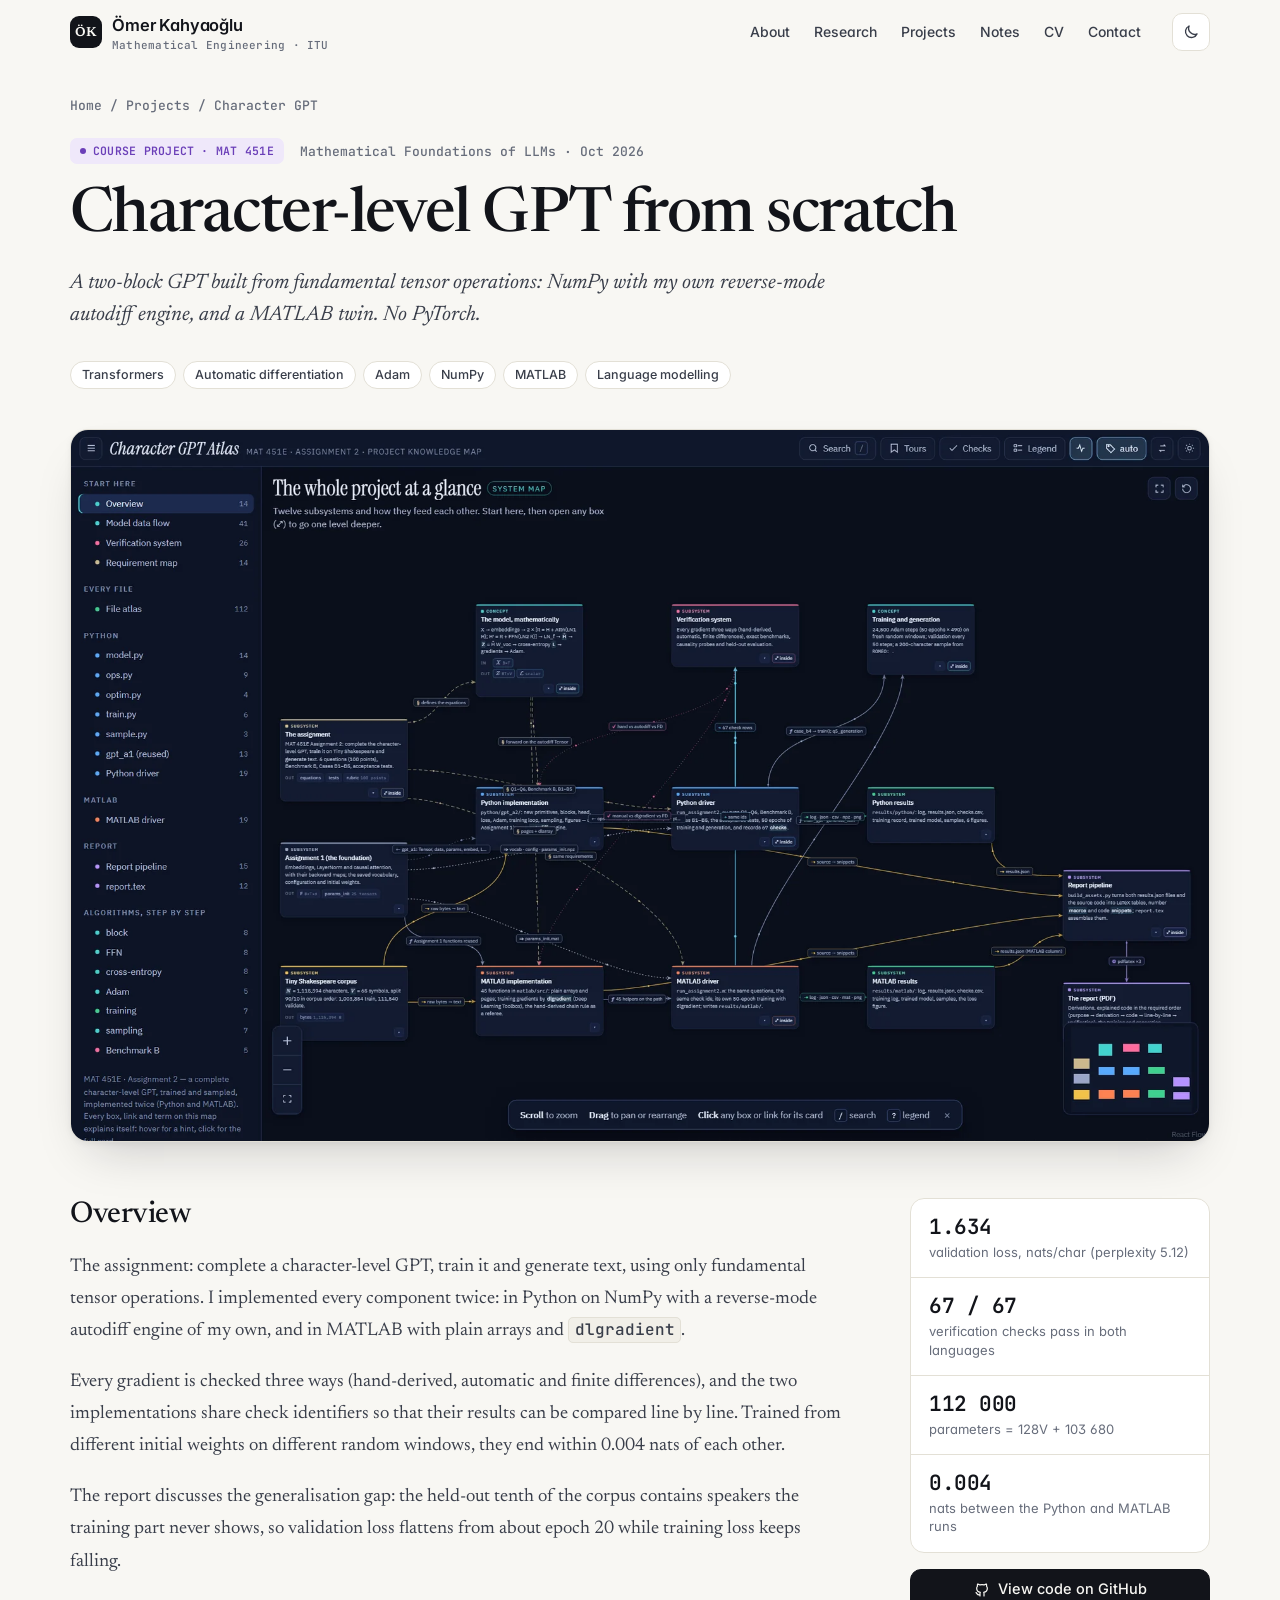
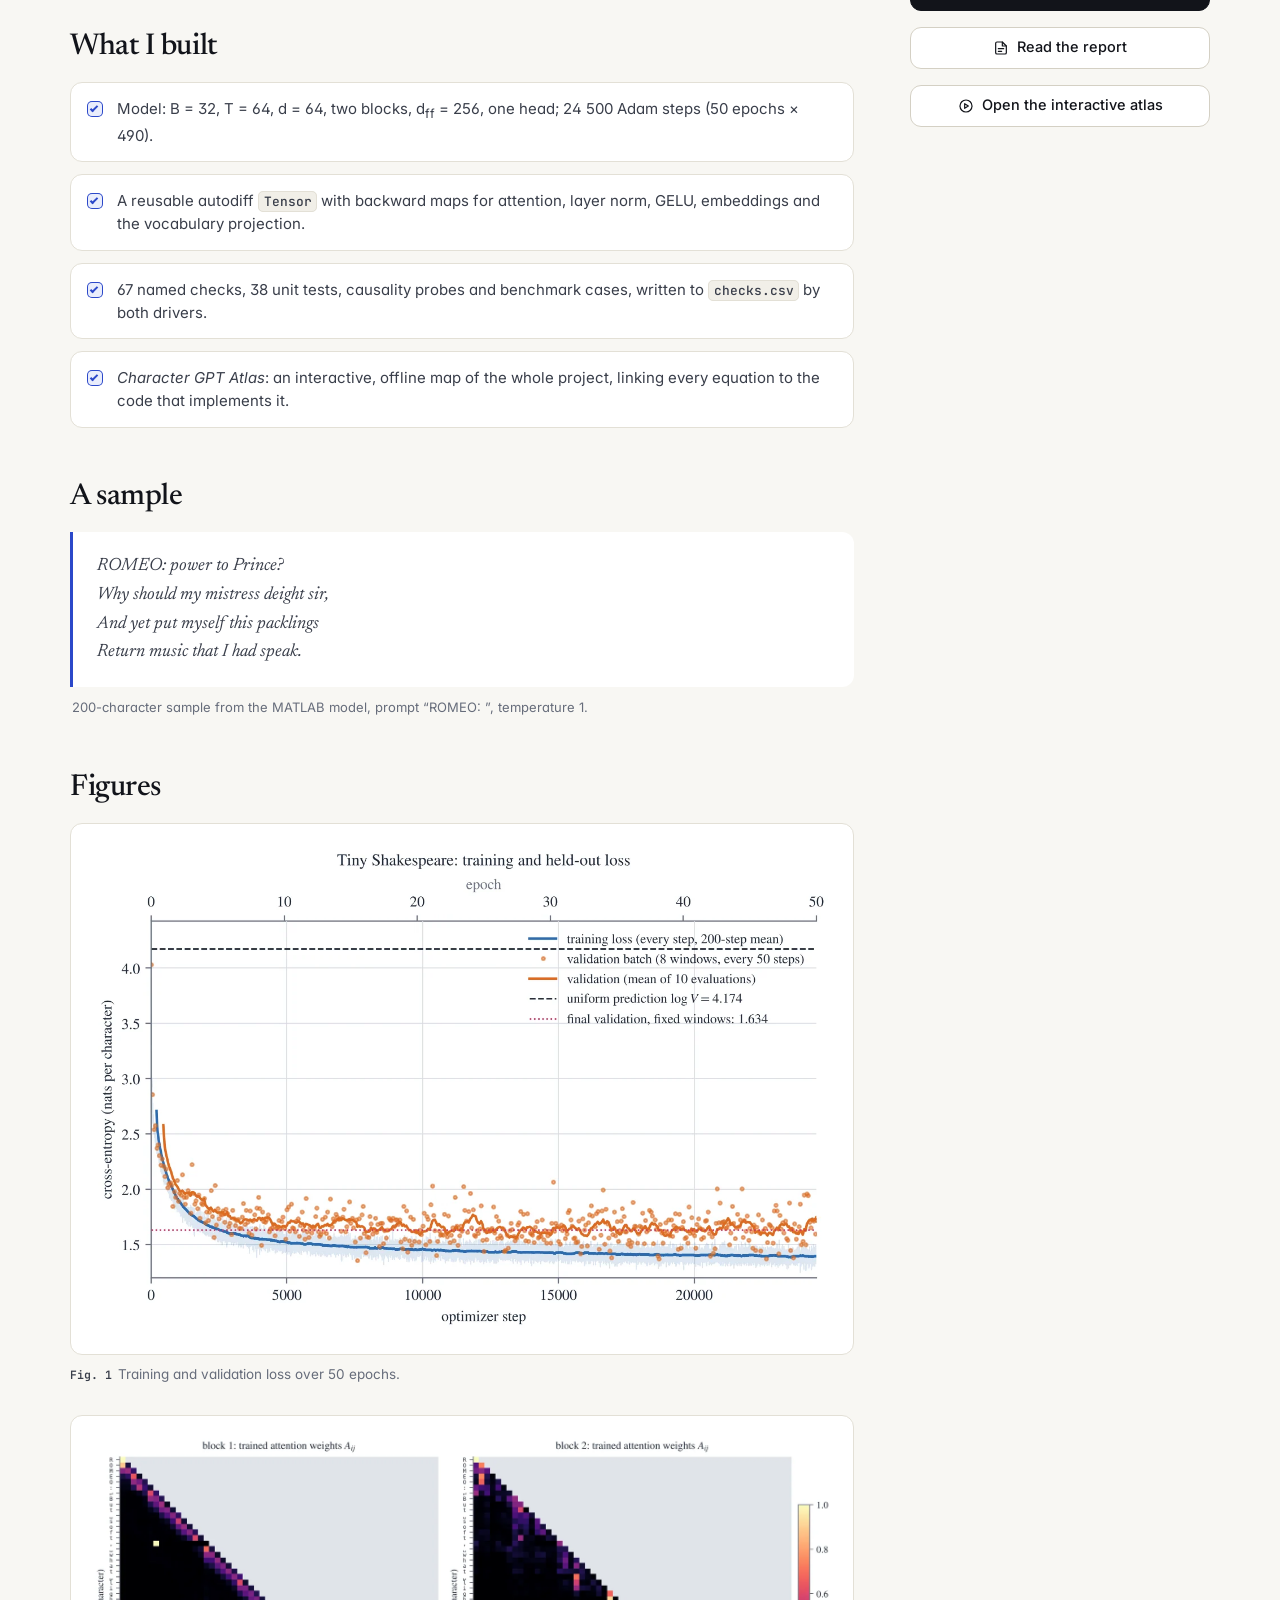
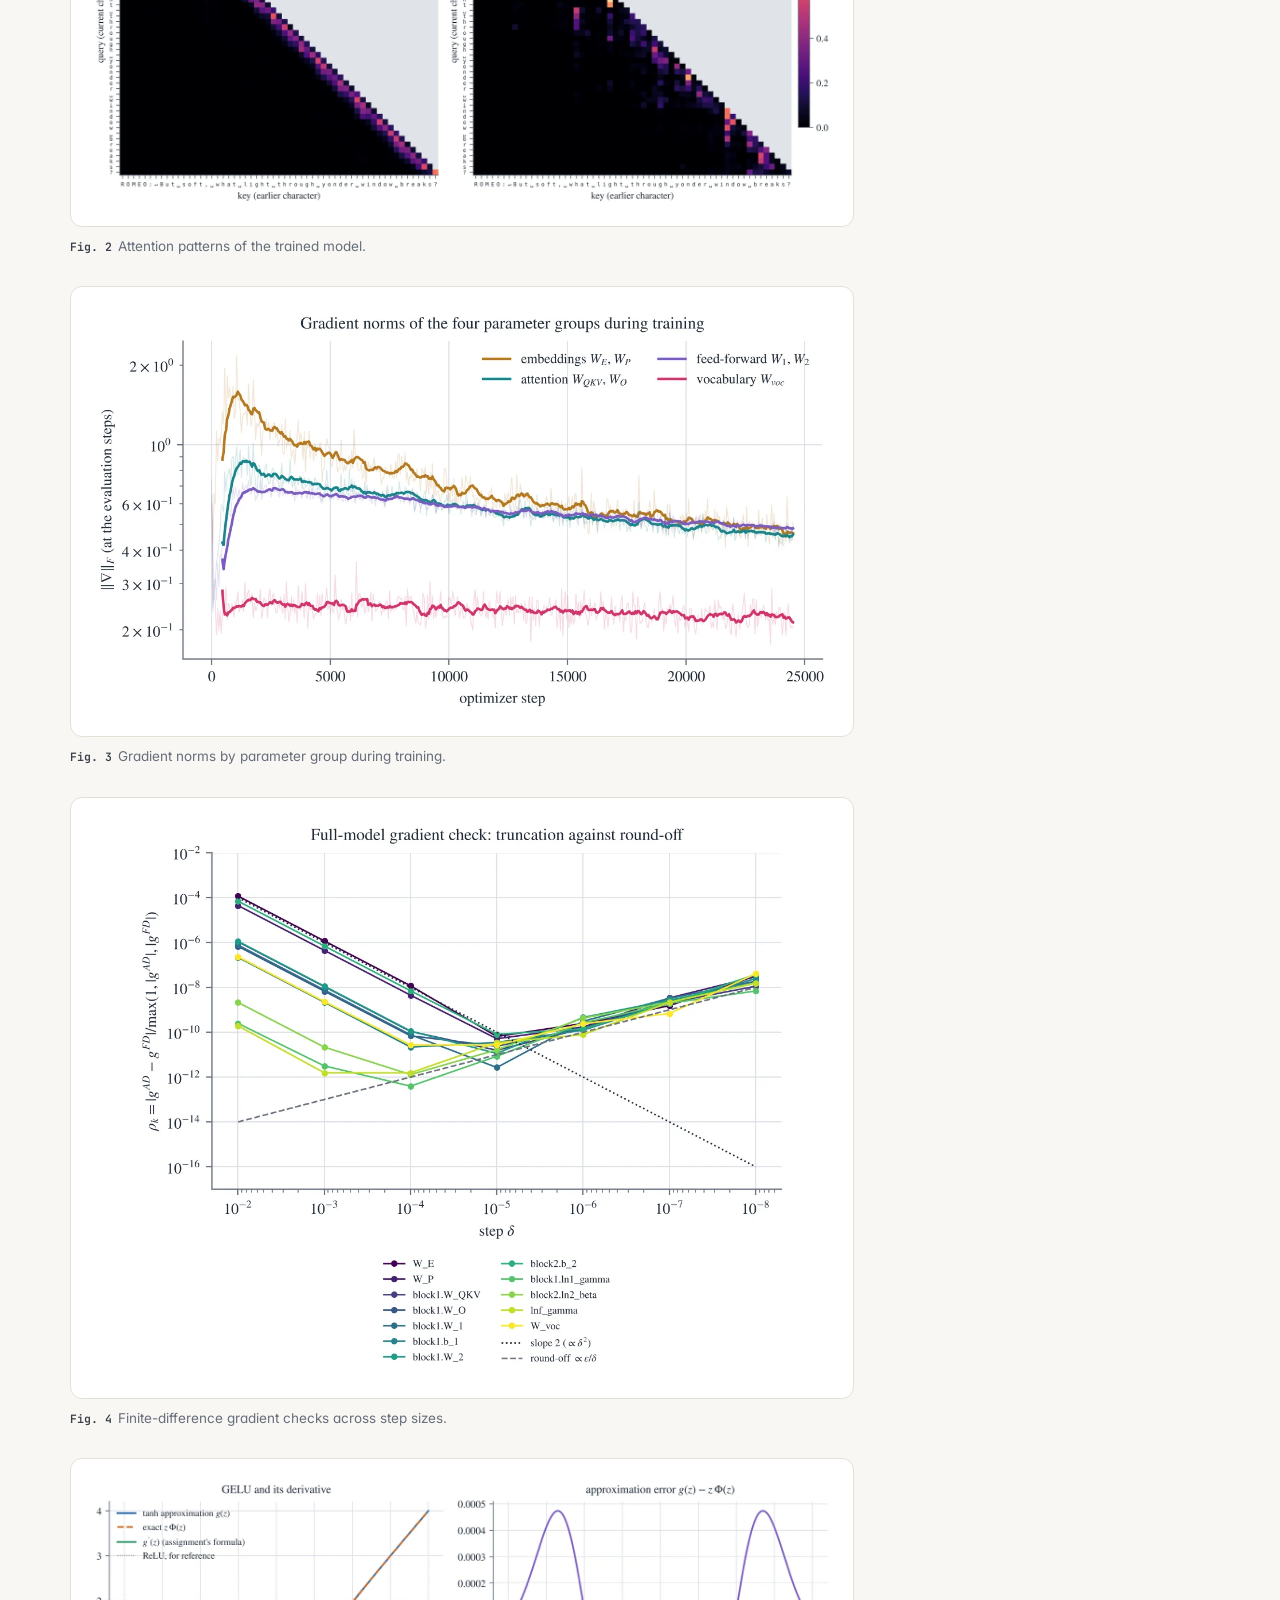
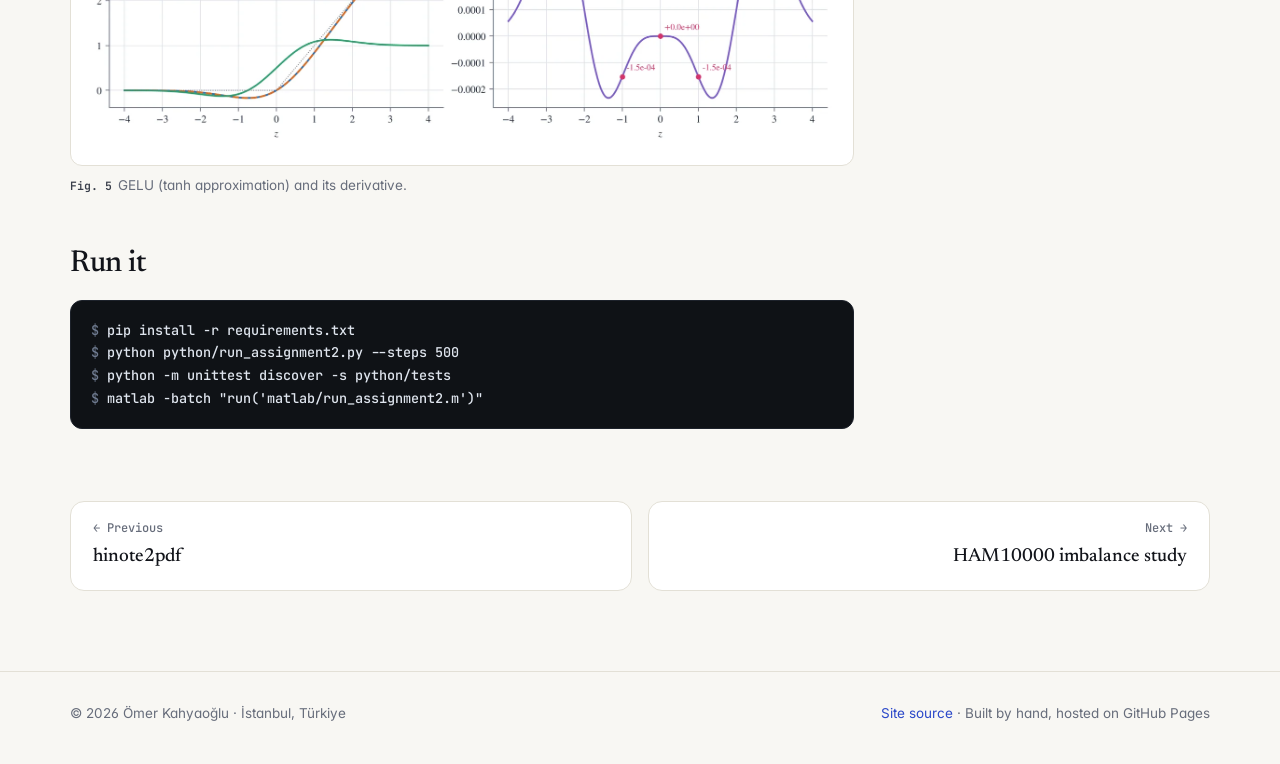
==== commit 0090065f: "Add hinote2pdf project page A card on the home page, a project page with sample output and a hosted " ====
--- a/projects/char-gpt/index.html
+++ b/projects/char-gpt/index.html
@@ -71,7 +71,7 @@
         
       </aside>
     </div>
-    <nav class="pn" aria-label="More projects"><a href="../../projects/mth-tracker/"><span>← Previous</span><b>MTH Tracker</b></a><a class="next" href="../../projects/ham10000/"><span>Next →</span><b>HAM10000 imbalance study</b></a></nav>
+    <nav class="pn" aria-label="More projects"><a href="../../projects/hinote2pdf/"><span>← Previous</span><b>hinote2pdf</b></a><a class="next" href="../../projects/ham10000/"><span>Next →</span><b>HAM10000 imbalance study</b></a></nav>
   </div>
 </main>
 <footer class="site">
